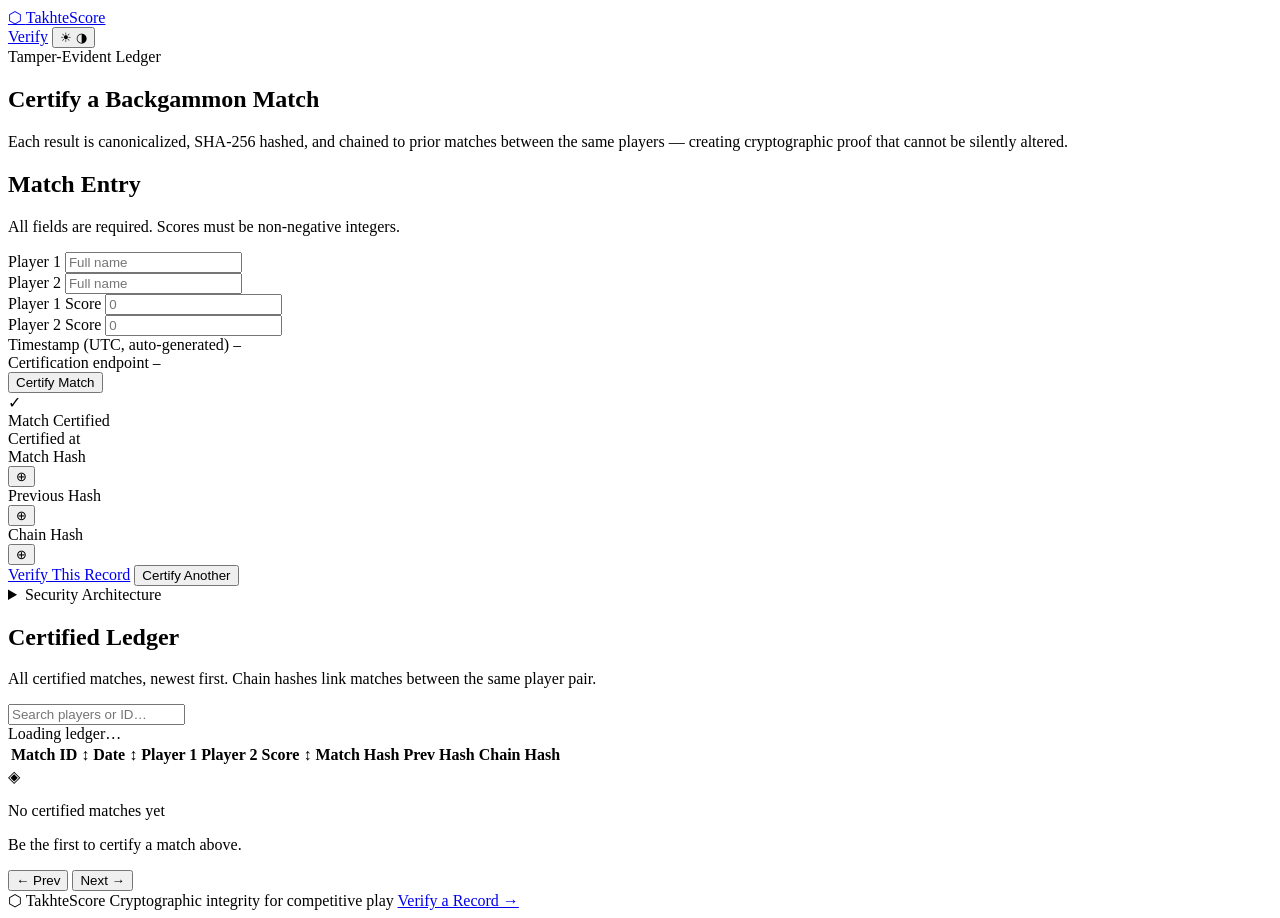
==== index.html @ e2ca3706 "added index.html and style.css generated from Replit" ====
<!DOCTYPE html>
<html lang="en" data-theme="light">
<head>
  <meta charset="UTF-8" />
  <meta name="viewport" content="width=device-width, initial-scale=1.0" />
  <title>TakhteScore — Backgammon Match Certification</title>
  <meta name="description" content="Cryptographically certified backgammon match records. Tamper-evident, append-only ledger for competitive play." />
  <meta property="og:title" content="TakhteScore — Backgammon Match Certification" />
  <meta property="og:description" content="Certify backgammon match results with SHA-256 hashing and an append-only chain ledger." />
  <meta property="og:type" content="website" />
  <link rel="preconnect" href="https://fonts.googleapis.com" />
  <link rel="preconnect" href="https://fonts.gstatic.com" crossorigin />
  <link href="https://fonts.googleapis.com/css2?family=Inter:wght@300;400;500;600&family=JetBrains+Mono:wght@400;500&display=swap" rel="stylesheet" />
  <link rel="stylesheet" href="./src/style.css" />
</head>
<body>
  <header class="site-header">
    <div class="container">
      <div class="header-inner">
        <a href="./index.html" class="logo">
          <span class="logo-mark">⬡</span>
          <span class="logo-text">TakhteScore</span>
        </a>
        <nav class="header-nav">
          <a href="./verify.html" class="nav-link">Verify</a>
          <button id="theme-toggle" class="theme-toggle" aria-label="Toggle dark mode" title="Toggle dark/light mode">
            <span class="theme-icon-light">☀</span>
            <span class="theme-icon-dark">◑</span>
          </button>
        </nav>
      </div>
    </div>
  </header>

  <main>
    <section class="hero">
      <div class="container">
        <div class="hero-badge">Tamper-Evident Ledger</div>
        <h1 class="hero-title">Certify a Backgammon Match</h1>
        <p class="hero-subtitle">Each result is canonicalized, SHA-256 hashed, and chained to prior matches between the same players — creating cryptographic proof that cannot be silently altered.</p>
      </div>
    </section>

    <section class="section">
      <div class="container container-narrow">
        <div class="card" id="cert-card">
          <div class="card-header">
            <h2 class="card-title">Match Entry</h2>
            <p class="card-subtitle">All fields are required. Scores must be non-negative integers.</p>
          </div>

          <form id="certify-form" novalidate>
            <div class="form-row">
              <div class="form-group">
                <label class="form-label" for="player1">Player 1</label>
                <input type="text" id="player1" name="player1" class="form-input" placeholder="Full name" autocomplete="off" />
                <span class="form-error" id="error-player1"></span>
              </div>
              <div class="form-group">
                <label class="form-label" for="player2">Player 2</label>
                <input type="text" id="player2" name="player2" class="form-input" placeholder="Full name" autocomplete="off" />
                <span class="form-error" id="error-player2"></span>
              </div>
            </div>

            <div class="form-row">
              <div class="form-group">
                <label class="form-label" for="score1">Player 1 Score</label>
                <input type="number" id="score1" name="score1" class="form-input" placeholder="0" min="0" step="1" />
                <span class="form-error" id="error-score1"></span>
              </div>
              <div class="form-group">
                <label class="form-label" for="score2">Player 2 Score</label>
                <input type="number" id="score2" name="score2" class="form-input" placeholder="0" min="0" step="1" />
                <span class="form-error" id="error-score2"></span>
              </div>
            </div>

            <div class="form-meta">
              <div class="meta-item">
                <span class="meta-label">Timestamp (UTC, auto-generated)</span>
                <code class="meta-value" id="meta-timestamp">—</code>
              </div>
              <div class="meta-item">
                <span class="meta-label">Certification endpoint</span>
                <code class="meta-value" id="meta-endpoint">—</code>
              </div>
            </div>

            <div class="form-error-global hidden" id="error-global"></div>

            <button type="submit" class="btn btn-primary btn-full" id="submit-btn">
              <span class="btn-text">Certify Match</span>
              <span class="btn-spinner hidden" aria-hidden="true"></span>
            </button>
          </form>

          <div class="cert-success hidden" id="cert-success">
            <div class="cert-badge">
              <div class="cert-badge-icon">✓</div>
              <div class="cert-badge-label">
                <span class="cert-badge-title">Match Certified</span>
                <code class="cert-badge-id" id="success-match-id"></code>
              </div>
            </div>
            <div class="cert-details">
              <div class="cert-detail-row">
                <span class="cert-detail-label">Certified at</span>
                <span class="cert-detail-value mono" id="success-timestamp"></span>
              </div>
              <div class="cert-detail-row">
                <span class="cert-detail-label">Match Hash</span>
                <div class="hash-display">
                  <code class="hash-value" id="success-match-hash"></code>
                  <button class="copy-btn" data-copy-target="success-match-hash" title="Copy full hash">⊕</button>
                </div>
              </div>
              <div class="cert-detail-row">
                <span class="cert-detail-label">Previous Hash</span>
                <div class="hash-display">
                  <code class="hash-value" id="success-prev-hash"></code>
                  <button class="copy-btn" data-copy-target="success-prev-hash" title="Copy full hash">⊕</button>
                </div>
              </div>
              <div class="cert-detail-row">
                <span class="cert-detail-label">Chain Hash</span>
                <div class="hash-display">
                  <code class="hash-value" id="success-chain-hash"></code>
                  <button class="copy-btn" data-copy-target="success-chain-hash" title="Copy full hash">⊕</button>
                </div>
              </div>
            </div>
            <div class="cert-actions">
              <a href="./verify.html" class="btn btn-secondary">Verify This Record</a>
              <button class="btn btn-ghost" id="certify-another">Certify Another</button>
            </div>
          </div>
        </div>

        <details class="arch-note">
          <summary class="arch-summary">Security Architecture</summary>
          <div class="arch-content">
            <p>Your browser <strong>never</strong> writes to GitHub directly. The certification flow:</p>
            <ol class="arch-list">
              <li><strong>Frontend (GitHub Pages)</strong> — Collects match data, sends a signed POST to the Cloudflare Worker. No tokens exist in the browser.</li>
              <li><strong>Cloudflare Worker</strong> — Receives the request, reads <code>GITHUB_TOKEN</code> from its secret store, fetches the current <code>data/matches.json</code>, computes hashes, appends the new record, and commits back via the GitHub Contents API.</li>
              <li><strong>GitHub Repository</strong> — Every certification becomes a git commit. The full audit trail lives in git history, never just a file.</li>
            </ol>
            <table class="arch-table">
              <thead><tr><th>Approach</th><th>Security</th><th>Verdict</th></tr></thead>
              <tbody>
                <tr><td>Pure GitHub Pages (static only)</td><td>Read-only</td><td>✓ Safe for reads</td></tr>
                <tr><td>GitHub API from browser</td><td>Token exposed in JS</td><td>✗ Never acceptable</td></tr>
                <tr><td>GitHub Actions webhook</td><td>Asynchronous, latency</td><td>△ Acceptable, slow</td></tr>
                <tr><td>Cloudflare Worker (this)</td><td>Token server-side only</td><td>✓ Recommended</td></tr>
                <tr><td>Supabase/Firebase</td><td>Separate trust boundary</td><td>△ Adds dependency</td></tr>
              </tbody>
            </table>
          </div>
        </details>
      </div>
    </section>

    <section class="section section-ledger">
      <div class="container">
        <div class="ledger-header">
          <div>
            <h2 class="section-title">Certified Ledger</h2>
            <p class="section-subtitle">All certified matches, newest first. Chain hashes link matches between the same player pair.</p>
          </div>
          <div class="ledger-controls">
            <input type="search" id="ledger-search" class="search-input" placeholder="Search players or ID…" aria-label="Search ledger" />
          </div>
        </div>

        <div class="ledger-status" id="ledger-status">
          <div class="spinner"></div>
          <span>Loading ledger…</span>
        </div>

        <div class="table-wrap hidden" id="table-wrap">
          <table class="ledger-table" id="ledger-table">
            <thead>
              <tr>
                <th class="col-id sortable" data-col="match_id">Match ID <span class="sort-icon">↕</span></th>
                <th class="col-date sortable" data-col="timestamp_utc">Date <span class="sort-icon">↕</span></th>
                <th class="col-player">Player 1</th>
                <th class="col-player">Player 2</th>
                <th class="col-score sortable" data-col="score">Score <span class="sort-icon">↕</span></th>
                <th class="col-hash">Match Hash</th>
                <th class="col-hash">Prev Hash</th>
                <th class="col-hash">Chain Hash</th>
              </tr>
            </thead>
            <tbody id="ledger-tbody"></tbody>
          </table>
        </div>

        <div class="ledger-empty hidden" id="ledger-empty">
          <div class="empty-icon">◈</div>
          <p class="empty-title">No certified matches yet</p>
          <p class="empty-sub">Be the first to certify a match above.</p>
        </div>

        <div class="pagination hidden" id="pagination">
          <button class="page-btn" id="prev-page">← Prev</button>
          <span class="page-info" id="page-info"></span>
          <button class="page-btn" id="next-page">Next →</button>
        </div>
      </div>
    </section>
  </main>

  <footer class="site-footer">
    <div class="container">
      <div class="footer-inner">
        <span class="footer-brand">⬡ TakhteScore</span>
        <span class="footer-tagline">Cryptographic integrity for competitive play</span>
        <a href="./verify.html" class="footer-link">Verify a Record →</a>
      </div>
    </div>
  </footer>

  <div class="toast hidden" id="toast"></div>

  <script type="module" src="./src/script.js"></script>
</body>
</html>
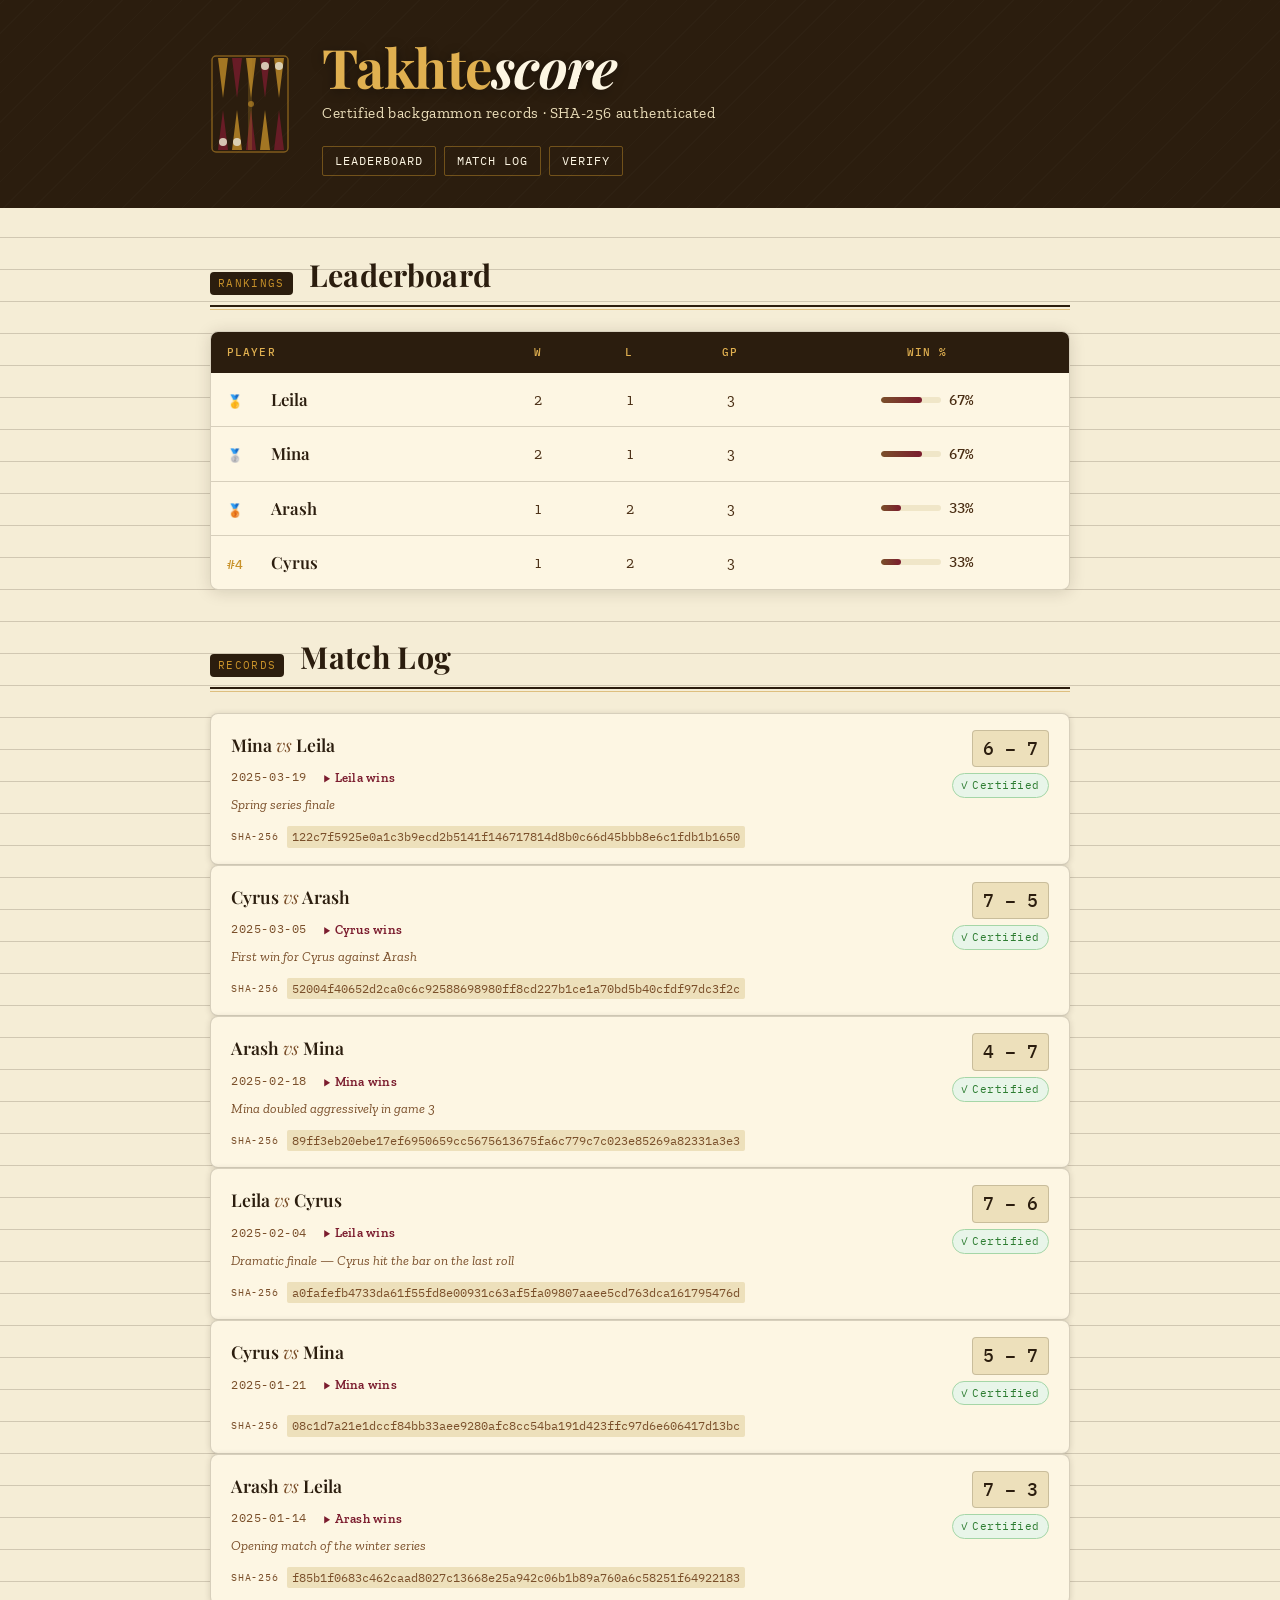
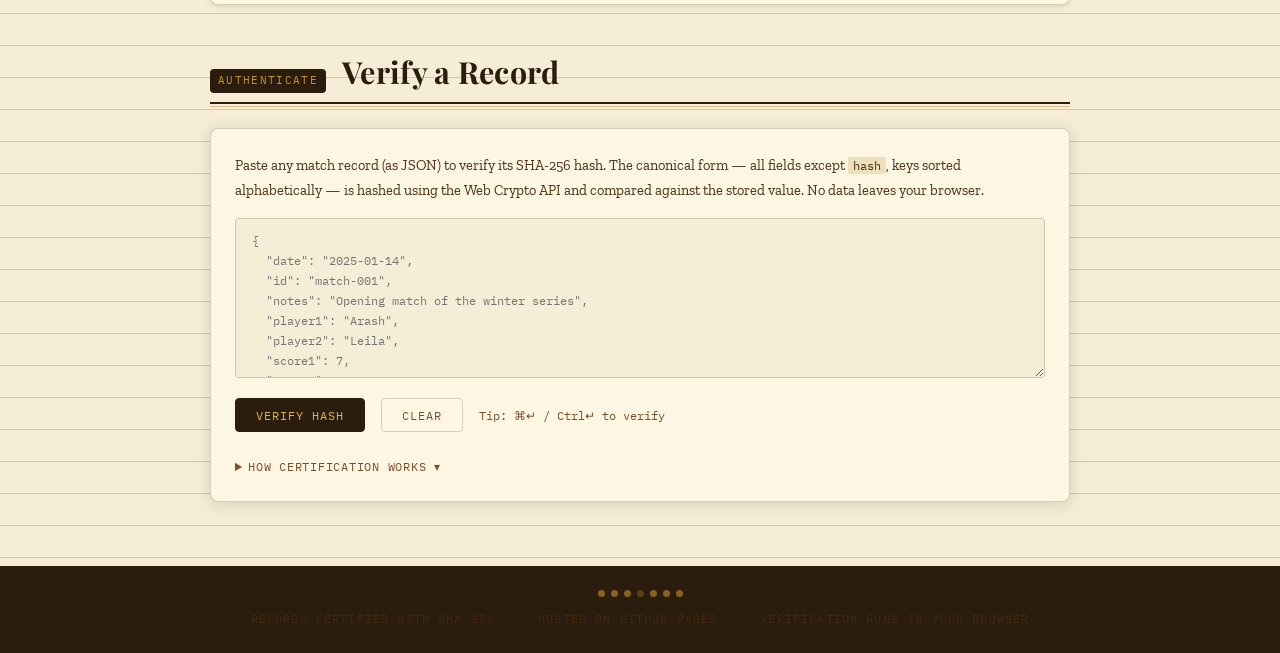
==== commit 35c5b824: "Add files via upload Generated code with Claude AI." ====
--- a/index.html
+++ b/index.html
@@ -1,228 +1,217 @@
 <!DOCTYPE html>
-<html lang="en" data-theme="light">
+<html lang="en">
 <head>
   <meta charset="UTF-8" />
   <meta name="viewport" content="width=device-width, initial-scale=1.0" />
-  <title>TakhteScore — Backgammon Match Certification</title>
-  <meta name="description" content="Cryptographically certified backgammon match records. Tamper-evident, append-only ledger for competitive play." />
-  <meta property="og:title" content="TakhteScore — Backgammon Match Certification" />
-  <meta property="og:description" content="Certify backgammon match results with SHA-256 hashing and an append-only chain ledger." />
-  <meta property="og:type" content="website" />
+  <title>Takhtescore — Certified Backgammon Records</title>
+  <meta name="description" content="Tamper-evident backgammon match records, certified with SHA-256 cryptographic hashes." />
+
+  <!-- Preconnect for Google Fonts -->
   <link rel="preconnect" href="https://fonts.googleapis.com" />
   <link rel="preconnect" href="https://fonts.gstatic.com" crossorigin />
-  <link href="https://fonts.googleapis.com/css2?family=Inter:wght@300;400;500;600&family=JetBrains+Mono:wght@400;500&display=swap" rel="stylesheet" />
-  <link rel="stylesheet" href="./src/style.css" />
+
+  <link rel="stylesheet" href="css/style.css" />
 </head>
 <body>
-  <header class="site-header">
-    <div class="container">
-      <div class="header-inner">
-        <a href="./index.html" class="logo">
-          <span class="logo-mark">⬡</span>
-          <span class="logo-text">TakhteScore</span>
-        </a>
-        <nav class="header-nav">
-          <a href="./verify.html" class="nav-link">Verify</a>
-          <button id="theme-toggle" class="theme-toggle" aria-label="Toggle dark mode" title="Toggle dark/light mode">
-            <span class="theme-icon-light">☀</span>
-            <span class="theme-icon-dark">◑</span>
-          </button>
+
+<!-- ══════════════════════════════════════════════
+     HEADER
+══════════════════════════════════════════════ -->
+<header id="site-header">
+  <div class="container">
+    <div class="header-inner">
+
+      <!-- Decorative SVG — backgammon board motif -->
+      <div class="header-motif" aria-hidden="true">
+        <svg width="80" height="100" viewBox="0 0 80 100" xmlns="http://www.w3.org/2000/svg">
+          <!-- Board border -->
+          <rect x="2" y="2" width="76" height="96" rx="4"
+                fill="none" stroke="#c8922a" stroke-width="1.5" opacity="0.6"/>
+
+          <!-- Top triangles (dark) -->
+          <polygon points="8,4  18,4  13,44"  fill="#c8922a" opacity="0.85"/>
+          <polygon points="22,4 32,4  27,44"  fill="#7b1c2e" opacity="0.85"/>
+          <polygon points="36,4 46,4  41,44"  fill="#c8922a" opacity="0.85"/>
+          <polygon points="50,4 60,4  55,44"  fill="#7b1c2e" opacity="0.85"/>
+          <polygon points="64,4 74,4  69,44"  fill="#c8922a" opacity="0.85"/>
+
+          <!-- Bottom triangles (pointing up) -->
+          <polygon points="8,96  18,96  13,56"  fill="#7b1c2e" opacity="0.85"/>
+          <polygon points="22,96 32,96  27,56"  fill="#c8922a" opacity="0.85"/>
+          <polygon points="36,96 46,96  41,56"  fill="#7b1c2e" opacity="0.85"/>
+          <polygon points="50,96 60,96  55,56"  fill="#c8922a" opacity="0.85"/>
+          <polygon points="64,96 74,96  69,56"  fill="#7b1c2e" opacity="0.85"/>
+
+          <!-- Centre bar -->
+          <rect x="38" y="4" width="4" height="92"
+                fill="#c8922a" opacity="0.25"/>
+
+          <!-- Pip dots -->
+          <circle cx="13" cy="88" r="4" fill="#f5edd6" opacity="0.9"/>
+          <circle cx="27" cy="88" r="4" fill="#f5edd6" opacity="0.9"/>
+          <circle cx="69" cy="12" r="4" fill="#f5edd6" opacity="0.9"/>
+          <circle cx="55" cy="12" r="4" fill="#f5edd6" opacity="0.9"/>
+          <circle cx="41" cy="50" r="3" fill="#c8922a" opacity="0.7"/>
+        </svg>
+      </div>
+
+      <!-- Text -->
+      <div class="header-text">
+        <h1 class="site-name">Takhte<span>score</span></h1>
+        <p class="tagline">Certified backgammon records · SHA-256 authenticated</p>
+        <nav class="nav-pills" aria-label="Page sections">
+          <a href="#section-leaderboard">Leaderboard</a>
+          <a href="#section-log">Match Log</a>
+          <a href="#section-verify">Verify</a>
         </nav>
       </div>
-    </div>
-  </header>
-
-  <main>
-    <section class="hero">
-      <div class="container">
-        <div class="hero-badge">Tamper-Evident Ledger</div>
-        <h1 class="hero-title">Certify a Backgammon Match</h1>
-        <p class="hero-subtitle">Each result is canonicalized, SHA-256 hashed, and chained to prior matches between the same players — creating cryptographic proof that cannot be silently altered.</p>
+
+    </div>
+  </div>
+</header>
+
+<!-- ══════════════════════════════════════════════
+     MAIN CONTENT
+══════════════════════════════════════════════ -->
+<main>
+<div class="container">
+
+  <!-- ── LEADERBOARD ─────────────────────────── -->
+  <section id="section-leaderboard" aria-labelledby="lb-heading">
+    <div class="section-header">
+      <span class="section-label">Rankings</span>
+      <h2 id="lb-heading">Leaderboard</h2>
+    </div>
+
+    <div id="leaderboard" role="region" aria-live="polite">
+      <table class="lb-table" aria-label="Player standings">
+        <thead>
+          <tr>
+            <th scope="col">Player</th>
+            <th scope="col">W</th>
+            <th scope="col">L</th>
+            <th scope="col">GP</th>
+            <th scope="col">Win %</th>
+          </tr>
+        </thead>
+        <tbody id="leaderboard-body">
+          <tr><td colspan="5" class="loading">Loading standings</td></tr>
+        </tbody>
+      </table>
+    </div>
+  </section>
+
+  <!-- ── MATCH LOG ───────────────────────────── -->
+  <section id="section-log" aria-labelledby="log-heading">
+    <div class="section-header">
+      <span class="section-label">Records</span>
+      <h2 id="log-heading">Match Log</h2>
+    </div>
+
+    <div id="match-list" role="feed" aria-live="polite" aria-label="Match records">
+      <p class="loading">Loading match records</p>
+    </div>
+  </section>
+
+  <!-- ── VERIFY TOOL ─────────────────────────── -->
+  <section id="section-verify" aria-labelledby="verify-heading">
+    <div class="section-header">
+      <span class="section-label">Authenticate</span>
+      <h2 id="verify-heading">Verify a Record</h2>
+    </div>
+
+    <div id="verify-tool">
+      <p>
+        Paste any match record (as JSON) to verify its SHA-256 hash.
+        The canonical form — all fields except <code>hash</code>, keys sorted
+        alphabetically — is hashed using the Web Crypto API and compared
+        against the stored value. No data leaves your browser.
+      </p>
+
+      <label for="verify-input" class="sr-only">Match record JSON</label>
+      <textarea
+        id="verify-input"
+        placeholder='{
+  "date": "2025-01-14",
+  "id": "match-001",
+  "notes": "Opening match of the winter series",
+  "player1": "Arash",
+  "player2": "Leila",
+  "score1": 7,
+  "score2": 3,
+  "winner": "Arash",
+  "hash": "f85b1f0683c..."
+}'
+        aria-label="Paste match JSON here"
+        spellcheck="false"
+        autocomplete="off"
+      ></textarea>
+
+      <div class="verify-actions">
+        <button id="verify-btn" class="btn btn-primary" type="button">
+          Verify Hash
+        </button>
+        <button id="verify-clear" class="btn btn-ghost" type="button">
+          Clear
+        </button>
+        <span style="font-size:0.78rem;color:var(--walnut-lt);font-family:var(--font-mono)">
+          Tip: ⌘↵ / Ctrl↵ to verify
+        </span>
       </div>
-    </section>
-
-    <section class="section">
-      <div class="container container-narrow">
-        <div class="card" id="cert-card">
-          <div class="card-header">
-            <h2 class="card-title">Match Entry</h2>
-            <p class="card-subtitle">All fields are required. Scores must be non-negative integers.</p>
-          </div>
-
-          <form id="certify-form" novalidate>
-            <div class="form-row">
-              <div class="form-group">
-                <label class="form-label" for="player1">Player 1</label>
-                <input type="text" id="player1" name="player1" class="form-input" placeholder="Full name" autocomplete="off" />
-                <span class="form-error" id="error-player1"></span>
-              </div>
-              <div class="form-group">
-                <label class="form-label" for="player2">Player 2</label>
-                <input type="text" id="player2" name="player2" class="form-input" placeholder="Full name" autocomplete="off" />
-                <span class="form-error" id="error-player2"></span>
-              </div>
-            </div>
-
-            <div class="form-row">
-              <div class="form-group">
-                <label class="form-label" for="score1">Player 1 Score</label>
-                <input type="number" id="score1" name="score1" class="form-input" placeholder="0" min="0" step="1" />
-                <span class="form-error" id="error-score1"></span>
-              </div>
-              <div class="form-group">
-                <label class="form-label" for="score2">Player 2 Score</label>
-                <input type="number" id="score2" name="score2" class="form-input" placeholder="0" min="0" step="1" />
-                <span class="form-error" id="error-score2"></span>
-              </div>
-            </div>
-
-            <div class="form-meta">
-              <div class="meta-item">
-                <span class="meta-label">Timestamp (UTC, auto-generated)</span>
-                <code class="meta-value" id="meta-timestamp">—</code>
-              </div>
-              <div class="meta-item">
-                <span class="meta-label">Certification endpoint</span>
-                <code class="meta-value" id="meta-endpoint">—</code>
-              </div>
-            </div>
-
-            <div class="form-error-global hidden" id="error-global"></div>
-
-            <button type="submit" class="btn btn-primary btn-full" id="submit-btn">
-              <span class="btn-text">Certify Match</span>
-              <span class="btn-spinner hidden" aria-hidden="true"></span>
-            </button>
-          </form>
-
-          <div class="cert-success hidden" id="cert-success">
-            <div class="cert-badge">
-              <div class="cert-badge-icon">✓</div>
-              <div class="cert-badge-label">
-                <span class="cert-badge-title">Match Certified</span>
-                <code class="cert-badge-id" id="success-match-id"></code>
-              </div>
-            </div>
-            <div class="cert-details">
-              <div class="cert-detail-row">
-                <span class="cert-detail-label">Certified at</span>
-                <span class="cert-detail-value mono" id="success-timestamp"></span>
-              </div>
-              <div class="cert-detail-row">
-                <span class="cert-detail-label">Match Hash</span>
-                <div class="hash-display">
-                  <code class="hash-value" id="success-match-hash"></code>
-                  <button class="copy-btn" data-copy-target="success-match-hash" title="Copy full hash">⊕</button>
-                </div>
-              </div>
-              <div class="cert-detail-row">
-                <span class="cert-detail-label">Previous Hash</span>
-                <div class="hash-display">
-                  <code class="hash-value" id="success-prev-hash"></code>
-                  <button class="copy-btn" data-copy-target="success-prev-hash" title="Copy full hash">⊕</button>
-                </div>
-              </div>
-              <div class="cert-detail-row">
-                <span class="cert-detail-label">Chain Hash</span>
-                <div class="hash-display">
-                  <code class="hash-value" id="success-chain-hash"></code>
-                  <button class="copy-btn" data-copy-target="success-chain-hash" title="Copy full hash">⊕</button>
-                </div>
-              </div>
-            </div>
-            <div class="cert-actions">
-              <a href="./verify.html" class="btn btn-secondary">Verify This Record</a>
-              <button class="btn btn-ghost" id="certify-another">Certify Another</button>
-            </div>
-          </div>
+
+      <div id="verify-result" role="alert" aria-live="polite"></div>
+
+      <!-- How it works -->
+      <details style="margin-top:1.5rem">
+        <summary style="cursor:pointer;font-family:var(--font-mono);font-size:0.78rem;letter-spacing:0.06em;color:var(--walnut-lt);text-transform:uppercase">
+          How certification works ▾
+        </summary>
+        <div style="margin-top:0.75rem;font-size:0.88rem;color:var(--walnut-md);line-height:1.8">
+          <p>Each match record is certified by computing a <strong>SHA-256 digest</strong> of its canonical form:</p>
+          <ol style="margin:0.5rem 0 0.5rem 1.5rem">
+            <li>Take all fields <em>except</em> <code>hash</code></li>
+            <li>Sort keys alphabetically</li>
+            <li>Serialize to compact JSON (no extra whitespace)</li>
+            <li>Compute SHA-256 → store as the <code>hash</code> field</li>
+          </ol>
+          <p>Any change to any field — even a single character — produces a completely different hash, making tampering immediately detectable. Verification runs entirely in your browser using the Web Crypto API.</p>
         </div>
-
-        <details class="arch-note">
-          <summary class="arch-summary">Security Architecture</summary>
-          <div class="arch-content">
-            <p>Your browser <strong>never</strong> writes to GitHub directly. The certification flow:</p>
-            <ol class="arch-list">
-              <li><strong>Frontend (GitHub Pages)</strong> — Collects match data, sends a signed POST to the Cloudflare Worker. No tokens exist in the browser.</li>
-              <li><strong>Cloudflare Worker</strong> — Receives the request, reads <code>GITHUB_TOKEN</code> from its secret store, fetches the current <code>data/matches.json</code>, computes hashes, appends the new record, and commits back via the GitHub Contents API.</li>
-              <li><strong>GitHub Repository</strong> — Every certification becomes a git commit. The full audit trail lives in git history, never just a file.</li>
-            </ol>
-            <table class="arch-table">
-              <thead><tr><th>Approach</th><th>Security</th><th>Verdict</th></tr></thead>
-              <tbody>
-                <tr><td>Pure GitHub Pages (static only)</td><td>Read-only</td><td>✓ Safe for reads</td></tr>
-                <tr><td>GitHub API from browser</td><td>Token exposed in JS</td><td>✗ Never acceptable</td></tr>
-                <tr><td>GitHub Actions webhook</td><td>Asynchronous, latency</td><td>△ Acceptable, slow</td></tr>
-                <tr><td>Cloudflare Worker (this)</td><td>Token server-side only</td><td>✓ Recommended</td></tr>
-                <tr><td>Supabase/Firebase</td><td>Separate trust boundary</td><td>△ Adds dependency</td></tr>
-              </tbody>
-            </table>
-          </div>
-        </details>
-      </div>
-    </section>
-
-    <section class="section section-ledger">
-      <div class="container">
-        <div class="ledger-header">
-          <div>
-            <h2 class="section-title">Certified Ledger</h2>
-            <p class="section-subtitle">All certified matches, newest first. Chain hashes link matches between the same player pair.</p>
-          </div>
-          <div class="ledger-controls">
-            <input type="search" id="ledger-search" class="search-input" placeholder="Search players or ID…" aria-label="Search ledger" />
-          </div>
-        </div>
-
-        <div class="ledger-status" id="ledger-status">
-          <div class="spinner"></div>
-          <span>Loading ledger…</span>
-        </div>
-
-        <div class="table-wrap hidden" id="table-wrap">
-          <table class="ledger-table" id="ledger-table">
-            <thead>
-              <tr>
-                <th class="col-id sortable" data-col="match_id">Match ID <span class="sort-icon">↕</span></th>
-                <th class="col-date sortable" data-col="timestamp_utc">Date <span class="sort-icon">↕</span></th>
-                <th class="col-player">Player 1</th>
-                <th class="col-player">Player 2</th>
-                <th class="col-score sortable" data-col="score">Score <span class="sort-icon">↕</span></th>
-                <th class="col-hash">Match Hash</th>
-                <th class="col-hash">Prev Hash</th>
-                <th class="col-hash">Chain Hash</th>
-              </tr>
-            </thead>
-            <tbody id="ledger-tbody"></tbody>
-          </table>
-        </div>
-
-        <div class="ledger-empty hidden" id="ledger-empty">
-          <div class="empty-icon">◈</div>
-          <p class="empty-title">No certified matches yet</p>
-          <p class="empty-sub">Be the first to certify a match above.</p>
-        </div>
-
-        <div class="pagination hidden" id="pagination">
-          <button class="page-btn" id="prev-page">← Prev</button>
-          <span class="page-info" id="page-info"></span>
-          <button class="page-btn" id="next-page">Next →</button>
-        </div>
-      </div>
-    </section>
-  </main>
-
-  <footer class="site-footer">
-    <div class="container">
-      <div class="footer-inner">
-        <span class="footer-brand">⬡ TakhteScore</span>
-        <span class="footer-tagline">Cryptographic integrity for competitive play</span>
-        <a href="./verify.html" class="footer-link">Verify a Record →</a>
-      </div>
-    </div>
-  </footer>
-
-  <div class="toast hidden" id="toast"></div>
-
-  <script type="module" src="./src/script.js"></script>
+      </details>
+    </div>
+  </section>
+
+</div><!-- /container -->
+</main>
+
+<!-- ══════════════════════════════════════════════
+     FOOTER
+══════════════════════════════════════════════ -->
+<footer id="site-footer">
+  <div class="container">
+    <!-- Decorative pip row -->
+    <div class="pip-row" style="justify-content:center;margin-bottom:0.75rem" aria-hidden="true">
+      <div class="pip"></div>
+      <div class="pip"></div>
+      <div class="pip"></div>
+      <div class="pip" style="opacity:0.3"></div>
+      <div class="pip"></div>
+      <div class="pip"></div>
+      <div class="pip"></div>
+    </div>
+
+    <p class="footer-text">
+      Records certified with SHA-256
+      <span class="footer-divider">·</span>
+      Hosted on GitHub Pages
+      <span class="footer-divider">·</span>
+      Verification runs in your browser
+    </p>
+  </div>
+</footer>
+
+<!-- Accessibility helper -->
+<style>.sr-only{position:absolute;width:1px;height:1px;padding:0;margin:-1px;overflow:hidden;clip:rect(0,0,0,0);white-space:nowrap;border:0}</style>
+
+<script src="js/main.js"></script>
 </body>
 </html>
--- a/css/style.css
+++ b/css/style.css
@@ -0,0 +1,661 @@
+/* ═══════════════════════════════════════════════
+   Takhtescore — Retro Board Game Stylesheet
+   ═══════════════════════════════════════════════ */
+
+@import url('https://fonts.googleapis.com/css2?family=Playfair+Display:ital,wght@0,400;0,600;0,700;1,400;1,600&family=Zilla+Slab:wght@400;500;600&family=IBM+Plex+Mono:wght@400;500&display=swap');
+
+/* ── Variables ───────────────────────────────── */
+:root {
+  --parchment:    #f5edd6;
+  --parchment-dk: #ede0bb;
+  --walnut:       #2b1d0e;
+  --walnut-md:    #4a2e14;
+  --walnut-lt:    #7a4f2a;
+  --burgundy:     #7b1c2e;
+  --burgundy-lt:  #a3263d;
+  --cream:        #fdf6e3;
+  --cream-dk:     #f0e6c8;
+  --ink:          #1a0f05;
+  --gold:         #c8922a;
+  --gold-lt:      #e0b050;
+  --rule:         rgba(43, 29, 14, 0.18);
+  --shadow:       rgba(43, 29, 14, 0.15);
+
+  --font-display: 'Playfair Display', Georgia, serif;
+  --font-body:    'Zilla Slab', 'Palatino Linotype', serif;
+  --font-mono:    'IBM Plex Mono', 'Courier New', monospace;
+
+  --radius:  4px;
+  --radius-lg: 8px;
+  --max-w:   900px;
+}
+
+/* ── Reset & Base ────────────────────────────── */
+*, *::before, *::after { box-sizing: border-box; margin: 0; padding: 0; }
+
+html { scroll-behavior: smooth; }
+
+body {
+  background-color: var(--parchment);
+  background-image:
+    repeating-linear-gradient(
+      0deg,
+      transparent,
+      transparent 31px,
+      var(--rule) 31px,
+      var(--rule) 32px
+    );
+  color: var(--ink);
+  font-family: var(--font-body);
+  font-size: 16px;
+  line-height: 1.7;
+  min-height: 100vh;
+}
+
+/* ── Typography ──────────────────────────────── */
+h1, h2, h3 {
+  font-family: var(--font-display);
+  line-height: 1.25;
+  color: var(--walnut);
+}
+
+h2 {
+  font-size: clamp(1.4rem, 3vw, 1.9rem);
+  font-weight: 700;
+  letter-spacing: 0.01em;
+}
+
+h3 { font-size: 1.15rem; font-weight: 600; }
+
+p { color: var(--walnut-md); }
+
+a { color: var(--burgundy); text-decoration: underline; text-underline-offset: 3px; }
+a:hover { color: var(--burgundy-lt); }
+
+code, .mono {
+  font-family: var(--font-mono);
+  font-size: 0.82em;
+  background: var(--parchment-dk);
+  padding: 1px 5px;
+  border-radius: 2px;
+  word-break: break-all;
+}
+
+/* ── Layout ──────────────────────────────────── */
+.container {
+  max-width: var(--max-w);
+  margin: 0 auto;
+  padding: 0 1.25rem;
+}
+
+section {
+  margin: 3rem 0;
+}
+
+/* ── Section Headers ─────────────────────────── */
+.section-header {
+  display: flex;
+  align-items: baseline;
+  gap: 1rem;
+  margin-bottom: 1.5rem;
+  padding-bottom: 0.6rem;
+  border-bottom: 2px solid var(--walnut);
+  position: relative;
+}
+
+.section-header::after {
+  content: '';
+  position: absolute;
+  bottom: -5px;
+  left: 0;
+  right: 0;
+  height: 1px;
+  background: var(--gold);
+  opacity: 0.5;
+}
+
+.section-label {
+  font-family: var(--font-mono);
+  font-size: 0.7rem;
+  letter-spacing: 0.12em;
+  text-transform: uppercase;
+  color: var(--gold);
+  background: var(--walnut);
+  padding: 2px 8px;
+  border-radius: var(--radius);
+  flex-shrink: 0;
+}
+
+/* ── HEADER ──────────────────────────────────── */
+#site-header {
+  background: var(--walnut);
+  color: var(--cream);
+  padding: 2.5rem 0 2rem;
+  position: relative;
+  overflow: hidden;
+}
+
+#site-header::before {
+  content: '';
+  position: absolute;
+  inset: 0;
+  background: repeating-linear-gradient(
+    -45deg,
+    transparent,
+    transparent 20px,
+    rgba(255,255,255,0.015) 20px,
+    rgba(255,255,255,0.015) 21px
+  );
+  pointer-events: none;
+}
+
+.header-inner {
+  display: flex;
+  align-items: center;
+  gap: 2rem;
+  position: relative;
+}
+
+.header-motif {
+  flex-shrink: 0;
+  opacity: 0.9;
+}
+
+.header-text {
+  flex: 1;
+}
+
+.site-name {
+  font-family: var(--font-display);
+  font-size: clamp(2.2rem, 6vw, 3.4rem);
+  font-weight: 700;
+  color: var(--gold-lt);
+  letter-spacing: -0.01em;
+  line-height: 1;
+  text-shadow: 0 2px 12px rgba(0,0,0,0.4);
+}
+
+.site-name span {
+  color: var(--cream);
+  font-style: italic;
+}
+
+.tagline {
+  font-family: var(--font-body);
+  font-size: 0.95rem;
+  color: var(--parchment-dk);
+  margin-top: 0.4rem;
+  letter-spacing: 0.04em;
+}
+
+.nav-pills {
+  display: flex;
+  gap: 0.5rem;
+  flex-wrap: wrap;
+  margin-top: 1.2rem;
+}
+
+.nav-pills a {
+  font-family: var(--font-mono);
+  font-size: 0.75rem;
+  letter-spacing: 0.08em;
+  text-transform: uppercase;
+  color: var(--cream);
+  text-decoration: none;
+  padding: 4px 12px;
+  border: 1px solid rgba(200, 146, 42, 0.45);
+  border-radius: 2px;
+  transition: background 0.15s, border-color 0.15s;
+}
+
+.nav-pills a:hover {
+  background: rgba(200, 146, 42, 0.2);
+  border-color: var(--gold);
+  color: var(--gold-lt);
+}
+
+/* ── LEADERBOARD ─────────────────────────────── */
+#leaderboard {
+  background: var(--cream);
+  border: 1px solid var(--rule);
+  border-radius: var(--radius-lg);
+  overflow: hidden;
+  box-shadow: 0 2px 16px var(--shadow);
+}
+
+.lb-table {
+  width: 100%;
+  border-collapse: collapse;
+}
+
+.lb-table thead {
+  background: var(--walnut);
+  color: var(--gold-lt);
+}
+
+.lb-table thead th {
+  font-family: var(--font-mono);
+  font-size: 0.7rem;
+  letter-spacing: 0.1em;
+  text-transform: uppercase;
+  padding: 0.7rem 1rem;
+  text-align: left;
+  font-weight: 500;
+}
+
+.lb-table thead th:not(:first-child) { text-align: center; }
+
+.lb-table tbody tr {
+  border-bottom: 1px solid var(--rule);
+  transition: background 0.1s;
+}
+
+.lb-table tbody tr:last-child { border-bottom: none; }
+
+.lb-table tbody tr:hover { background: var(--parchment); }
+
+.lb-table tbody td {
+  padding: 0.75rem 1rem;
+  color: var(--walnut-md);
+}
+
+.lb-table tbody td:not(:first-child) { text-align: center; }
+
+.lb-rank {
+  font-family: var(--font-mono);
+  font-size: 0.8rem;
+  color: var(--gold);
+  font-weight: 500;
+  width: 2.5rem;
+  display: inline-flex;
+  align-items: center;
+  gap: 4px;
+}
+
+.lb-rank-1 { color: #c8922a; }
+.lb-rank-2 { color: #8a8a8a; }
+.lb-rank-3 { color: #a0714a; }
+
+.lb-name {
+  font-family: var(--font-display);
+  font-weight: 600;
+  font-size: 1.05rem;
+  color: var(--walnut);
+}
+
+.lb-pct {
+  font-family: var(--font-mono);
+  font-weight: 500;
+  font-size: 0.9rem;
+}
+
+.win-bar-wrap {
+  display: flex;
+  align-items: center;
+  gap: 8px;
+  justify-content: center;
+}
+
+.win-bar {
+  height: 6px;
+  width: 60px;
+  background: var(--cream-dk);
+  border-radius: 3px;
+  overflow: hidden;
+}
+
+.win-bar-fill {
+  height: 100%;
+  background: linear-gradient(90deg, var(--walnut-lt), var(--burgundy));
+  border-radius: 3px;
+  transition: width 0.6s ease;
+}
+
+/* ── MATCH LOG ───────────────────────────────── */
+.match-list {
+  display: flex;
+  flex-direction: column;
+  gap: 0.9rem;
+}
+
+.match-card {
+  background: var(--cream);
+  border: 1px solid var(--rule);
+  border-radius: var(--radius-lg);
+  padding: 1rem 1.25rem;
+  box-shadow: 0 1px 6px var(--shadow);
+  transition: box-shadow 0.15s;
+  position: relative;
+}
+
+.match-card:hover { box-shadow: 0 3px 14px var(--shadow); }
+
+.match-card-top {
+  display: flex;
+  align-items: flex-start;
+  justify-content: space-between;
+  gap: 1rem;
+  flex-wrap: wrap;
+}
+
+.match-players {
+  font-family: var(--font-display);
+  font-size: 1.1rem;
+  font-weight: 600;
+  color: var(--walnut);
+}
+
+.match-score {
+  font-family: var(--font-mono);
+  font-size: 1.15rem;
+  font-weight: 500;
+  color: var(--walnut);
+  background: var(--parchment-dk);
+  padding: 2px 10px;
+  border-radius: var(--radius);
+  border: 1px solid var(--rule);
+  white-space: nowrap;
+}
+
+.match-meta {
+  display: flex;
+  align-items: center;
+  gap: 1rem;
+  margin-top: 0.45rem;
+  flex-wrap: wrap;
+}
+
+.match-date {
+  font-family: var(--font-mono);
+  font-size: 0.75rem;
+  color: var(--walnut-lt);
+  letter-spacing: 0.05em;
+}
+
+.match-winner {
+  font-size: 0.8rem;
+  color: var(--burgundy);
+  font-weight: 600;
+  letter-spacing: 0.02em;
+}
+
+.match-notes {
+  font-size: 0.85rem;
+  color: var(--walnut-lt);
+  font-style: italic;
+  margin-top: 0.3rem;
+}
+
+.match-hash {
+  margin-top: 0.6rem;
+  display: flex;
+  align-items: center;
+  gap: 0.5rem;
+  flex-wrap: wrap;
+}
+
+.hash-label {
+  font-family: var(--font-mono);
+  font-size: 0.65rem;
+  letter-spacing: 0.08em;
+  text-transform: uppercase;
+  color: var(--walnut-lt);
+}
+
+.hash-value {
+  font-family: var(--font-mono);
+  font-size: 0.72rem;
+  color: var(--walnut-lt);
+  word-break: break-all;
+}
+
+/* Badge */
+.cert-badge {
+  display: inline-flex;
+  align-items: center;
+  gap: 4px;
+  font-family: var(--font-mono);
+  font-size: 0.68rem;
+  letter-spacing: 0.05em;
+  padding: 2px 8px;
+  border-radius: 20px;
+  white-space: nowrap;
+  flex-shrink: 0;
+}
+
+.cert-badge.valid {
+  background: #e8f5e9;
+  color: #2e7d32;
+  border: 1px solid #a5d6a7;
+}
+
+.cert-badge.invalid {
+  background: #ffebee;
+  color: #c62828;
+  border: 1px solid #ef9a9a;
+}
+
+.cert-badge.pending {
+  background: var(--parchment-dk);
+  color: var(--walnut-lt);
+  border: 1px solid var(--rule);
+}
+
+/* ── VERIFY TOOL ─────────────────────────────── */
+#verify-tool {
+  background: var(--cream);
+  border: 1px solid var(--rule);
+  border-radius: var(--radius-lg);
+  padding: 1.5rem;
+  box-shadow: 0 2px 16px var(--shadow);
+}
+
+#verify-tool p {
+  font-size: 0.9rem;
+  margin-bottom: 1rem;
+  color: var(--walnut-md);
+}
+
+#verify-input {
+  width: 100%;
+  min-height: 160px;
+  font-family: var(--font-mono);
+  font-size: 0.78rem;
+  line-height: 1.6;
+  background: var(--parchment);
+  border: 1px solid var(--rule);
+  border-radius: var(--radius);
+  padding: 0.75rem 1rem;
+  color: var(--walnut);
+  resize: vertical;
+  outline: none;
+  transition: border-color 0.15s;
+}
+
+#verify-input:focus {
+  border-color: var(--walnut-lt);
+  background: var(--cream);
+}
+
+.verify-actions {
+  display: flex;
+  align-items: center;
+  gap: 1rem;
+  margin-top: 0.75rem;
+  flex-wrap: wrap;
+}
+
+.btn {
+  font-family: var(--font-mono);
+  font-size: 0.78rem;
+  letter-spacing: 0.08em;
+  text-transform: uppercase;
+  cursor: pointer;
+  padding: 0.5rem 1.25rem;
+  border-radius: var(--radius);
+  border: none;
+  transition: all 0.15s;
+}
+
+.btn-primary {
+  background: var(--walnut);
+  color: var(--gold-lt);
+  border: 1px solid var(--walnut);
+}
+
+.btn-primary:hover {
+  background: var(--walnut-md);
+  color: var(--gold-lt);
+}
+
+.btn-ghost {
+  background: transparent;
+  color: var(--walnut-lt);
+  border: 1px solid var(--rule);
+}
+
+.btn-ghost:hover {
+  border-color: var(--walnut-lt);
+  color: var(--walnut);
+}
+
+#verify-result {
+  margin-top: 1.25rem;
+  padding: 1rem 1.25rem;
+  border-radius: var(--radius);
+  font-family: var(--font-mono);
+  font-size: 0.82rem;
+  display: none;
+  animation: fadeIn 0.2s ease;
+}
+
+#verify-result.show { display: block; }
+
+#verify-result.valid {
+  background: #e8f5e9;
+  border: 1px solid #a5d6a7;
+  color: #1b5e20;
+}
+
+#verify-result.invalid {
+  background: #ffebee;
+  border: 1px solid #ef9a9a;
+  color: #b71c1c;
+}
+
+#verify-result.error {
+  background: #fff8e1;
+  border: 1px solid #ffe082;
+  color: #7a5800;
+}
+
+.verify-result-title {
+  font-weight: 500;
+  font-size: 0.9rem;
+  margin-bottom: 0.4rem;
+}
+
+.verify-hash-row {
+  margin-top: 0.5rem;
+  font-size: 0.72rem;
+  opacity: 0.8;
+  word-break: break-all;
+}
+
+/* ── FOOTER ──────────────────────────────────── */
+#site-footer {
+  background: var(--walnut);
+  color: var(--parchment-dk);
+  text-align: center;
+  padding: 1.5rem 1rem;
+  margin-top: 4rem;
+}
+
+.footer-text {
+  font-family: var(--font-mono);
+  font-size: 0.72rem;
+  letter-spacing: 0.1em;
+  text-transform: uppercase;
+  opacity: 0.7;
+}
+
+.footer-divider {
+  display: inline-block;
+  margin: 0 0.8em;
+  opacity: 0.4;
+}
+
+/* ── Loading state ───────────────────────────── */
+.loading {
+  text-align: center;
+  padding: 2rem;
+  font-family: var(--font-mono);
+  font-size: 0.8rem;
+  color: var(--walnut-lt);
+  letter-spacing: 0.08em;
+}
+
+.loading::after {
+  content: '';
+  animation: dots 1.2s steps(3, end) infinite;
+}
+
+@keyframes dots {
+  0%   { content: '.'; }
+  33%  { content: '..'; }
+  66%  { content: '...'; }
+  100% { content: ''; }
+}
+
+@keyframes fadeIn {
+  from { opacity: 0; transform: translateY(4px); }
+  to   { opacity: 1; transform: translateY(0); }
+}
+
+.fade-in {
+  animation: fadeIn 0.3s ease;
+}
+
+/* ── Pip decoration ──────────────────────────── */
+.pip-row {
+  display: flex;
+  gap: 6px;
+  align-items: center;
+}
+
+.pip {
+  width: 7px;
+  height: 7px;
+  border-radius: 50%;
+  background: var(--gold);
+  opacity: 0.6;
+}
+
+/* ── Responsive ──────────────────────────────── */
+@media (max-width: 600px) {
+  .header-inner { flex-direction: column; gap: 1rem; }
+  .header-motif { align-self: center; }
+  .header-text { text-align: center; }
+  .nav-pills { justify-content: center; }
+
+  .lb-table thead th:nth-child(3),
+  .lb-table thead th:nth-child(4),
+  .lb-table tbody td:nth-child(3),
+  .lb-table tbody td:nth-child(4) { display: none; }
+
+  .win-bar-wrap { justify-content: flex-start; }
+
+  .match-card-top { flex-direction: column; gap: 0.5rem; }
+  .match-score { align-self: flex-start; }
+}
+
+@media (max-width: 400px) {
+  .site-name { font-size: 2rem; }
+}
+
+/* ── Print ───────────────────────────────────── */
+@media print {
+  body { background: white; background-image: none; }
+  #site-header { background: white; color: black; }
+  .nav-pills { display: none; }
+}
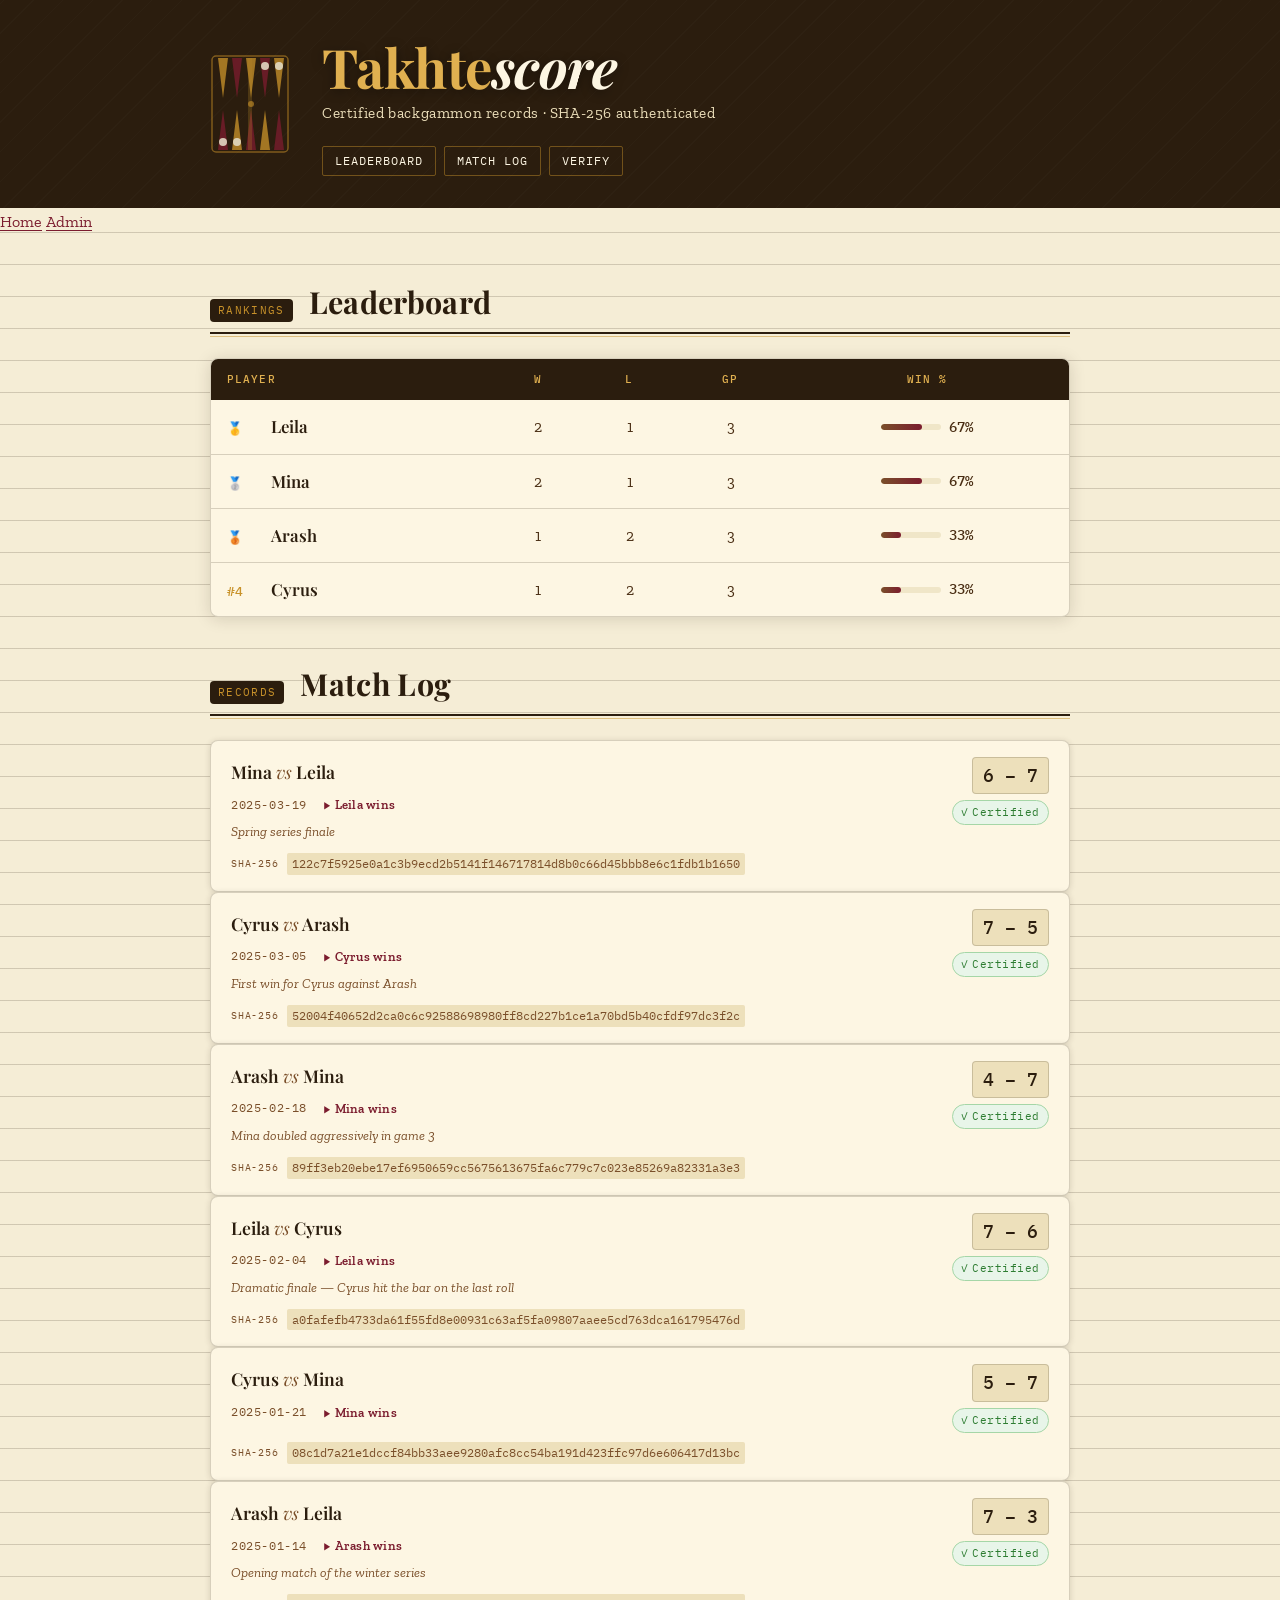
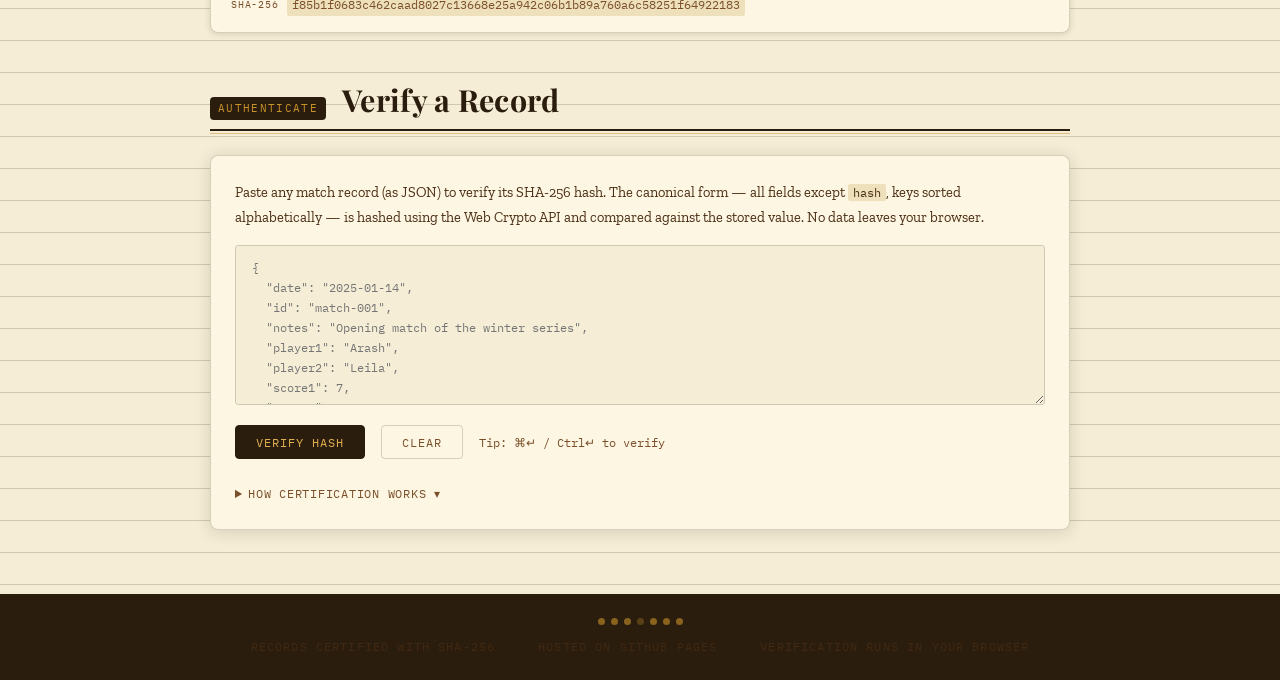
==== commit 4bbb52e7: "added navigation to admin page" ====
--- a/index.html
+++ b/index.html
@@ -74,6 +74,11 @@
      MAIN CONTENT
 ══════════════════════════════════════════════ -->
 <main>
+  <nav>
+    <a href="index.html">Home</a>
+    <a href="admin.html">Admin</a>
+  </nav>
+
 <div class="container">
 
   <!-- ── LEADERBOARD ─────────────────────────── -->
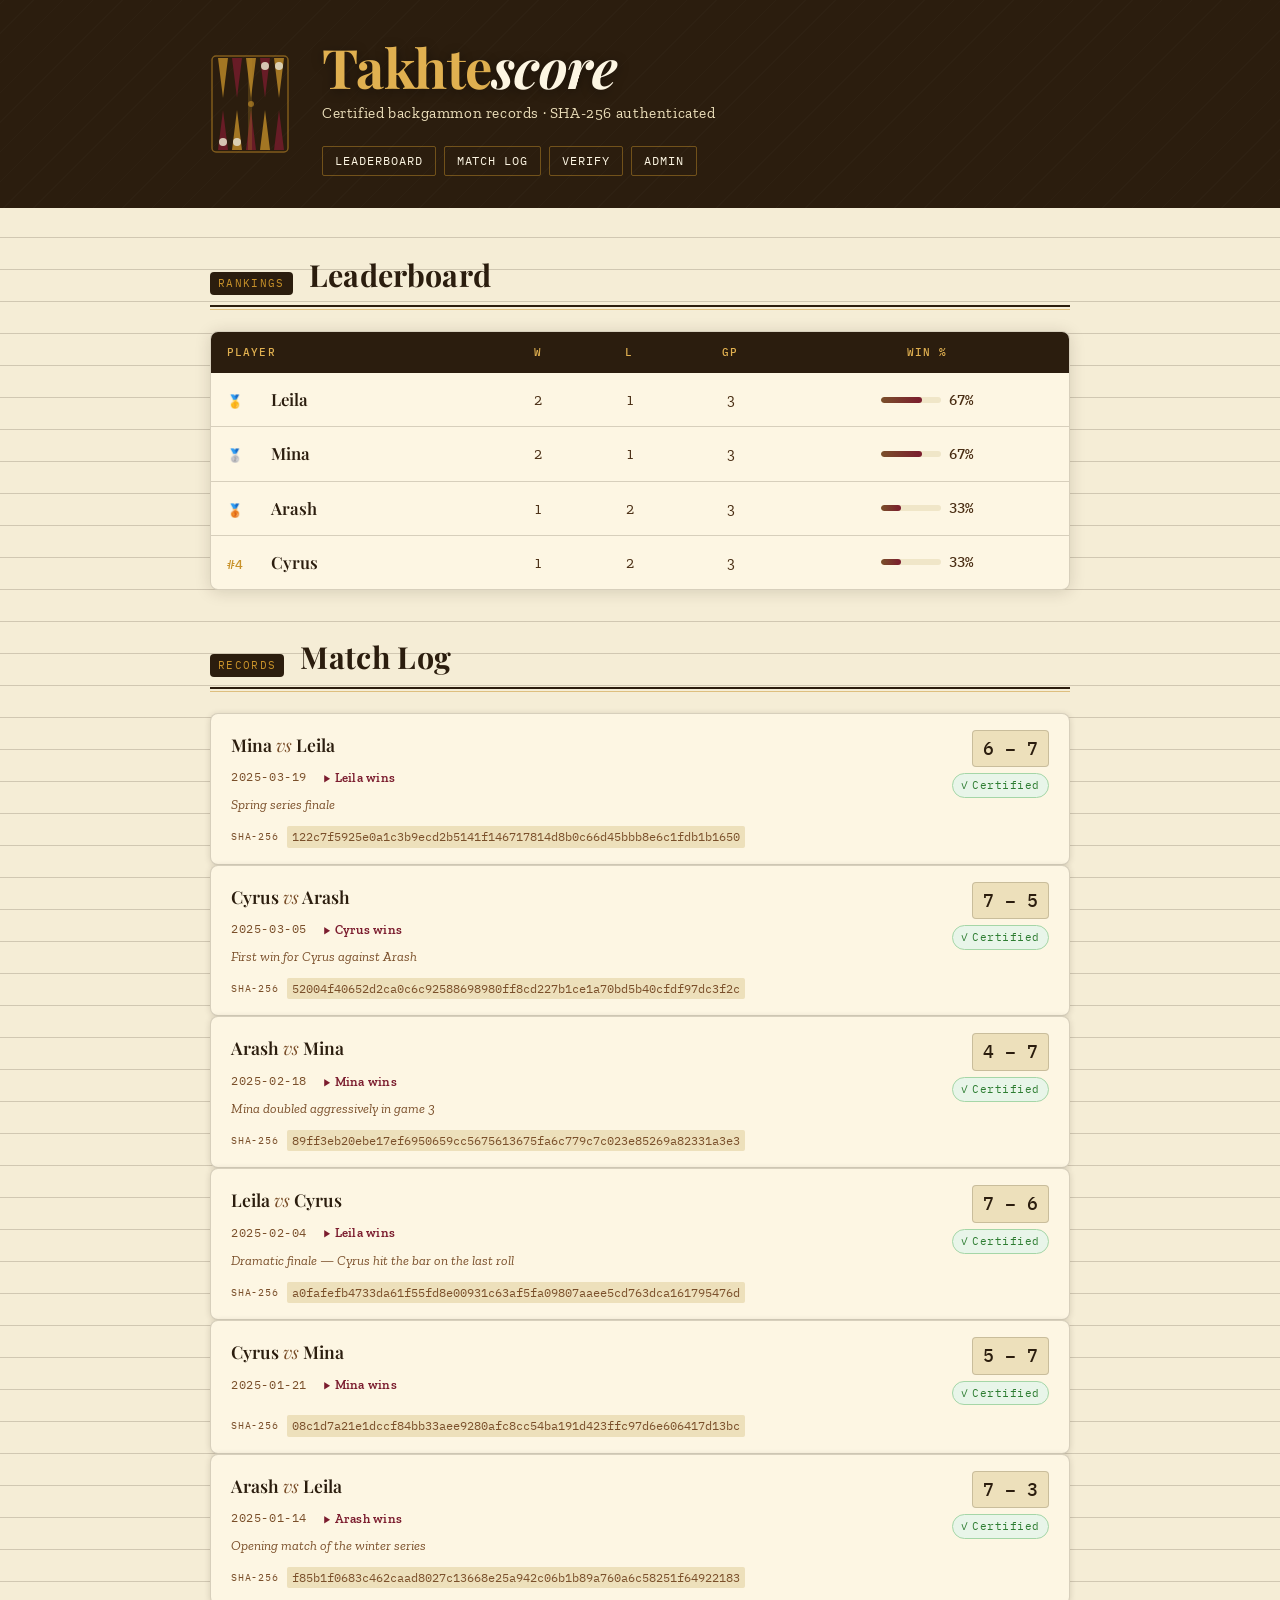
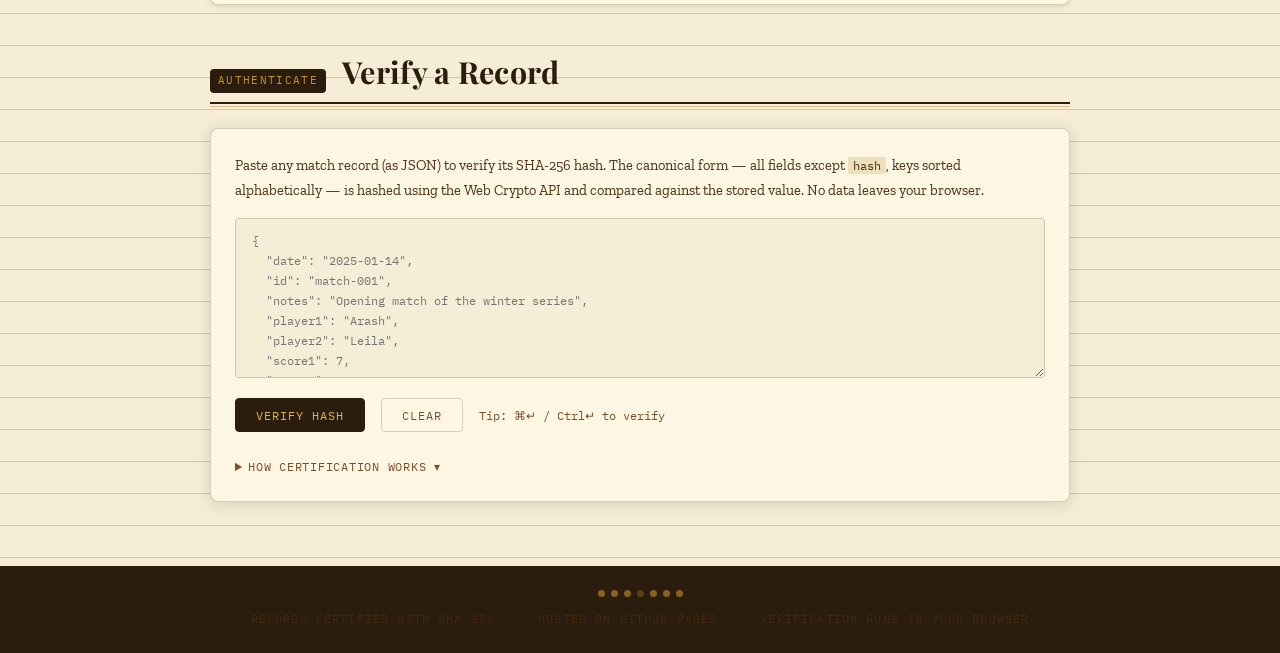
==== commit ee7e3786: "updated the admin.html navigation button" ====
--- a/index.html
+++ b/index.html
@@ -63,6 +63,7 @@
           <a href="#section-leaderboard">Leaderboard</a>
           <a href="#section-log">Match Log</a>
           <a href="#section-verify">Verify</a>
+          <a href="admin.html">Admin</a>
         </nav>
       </div>
 
@@ -74,10 +75,6 @@
      MAIN CONTENT
 ══════════════════════════════════════════════ -->
 <main>
-  <nav>
-    <a href="index.html">Home</a>
-    <a href="admin.html">Admin</a>
-  </nav>
 
 <div class="container">
 
